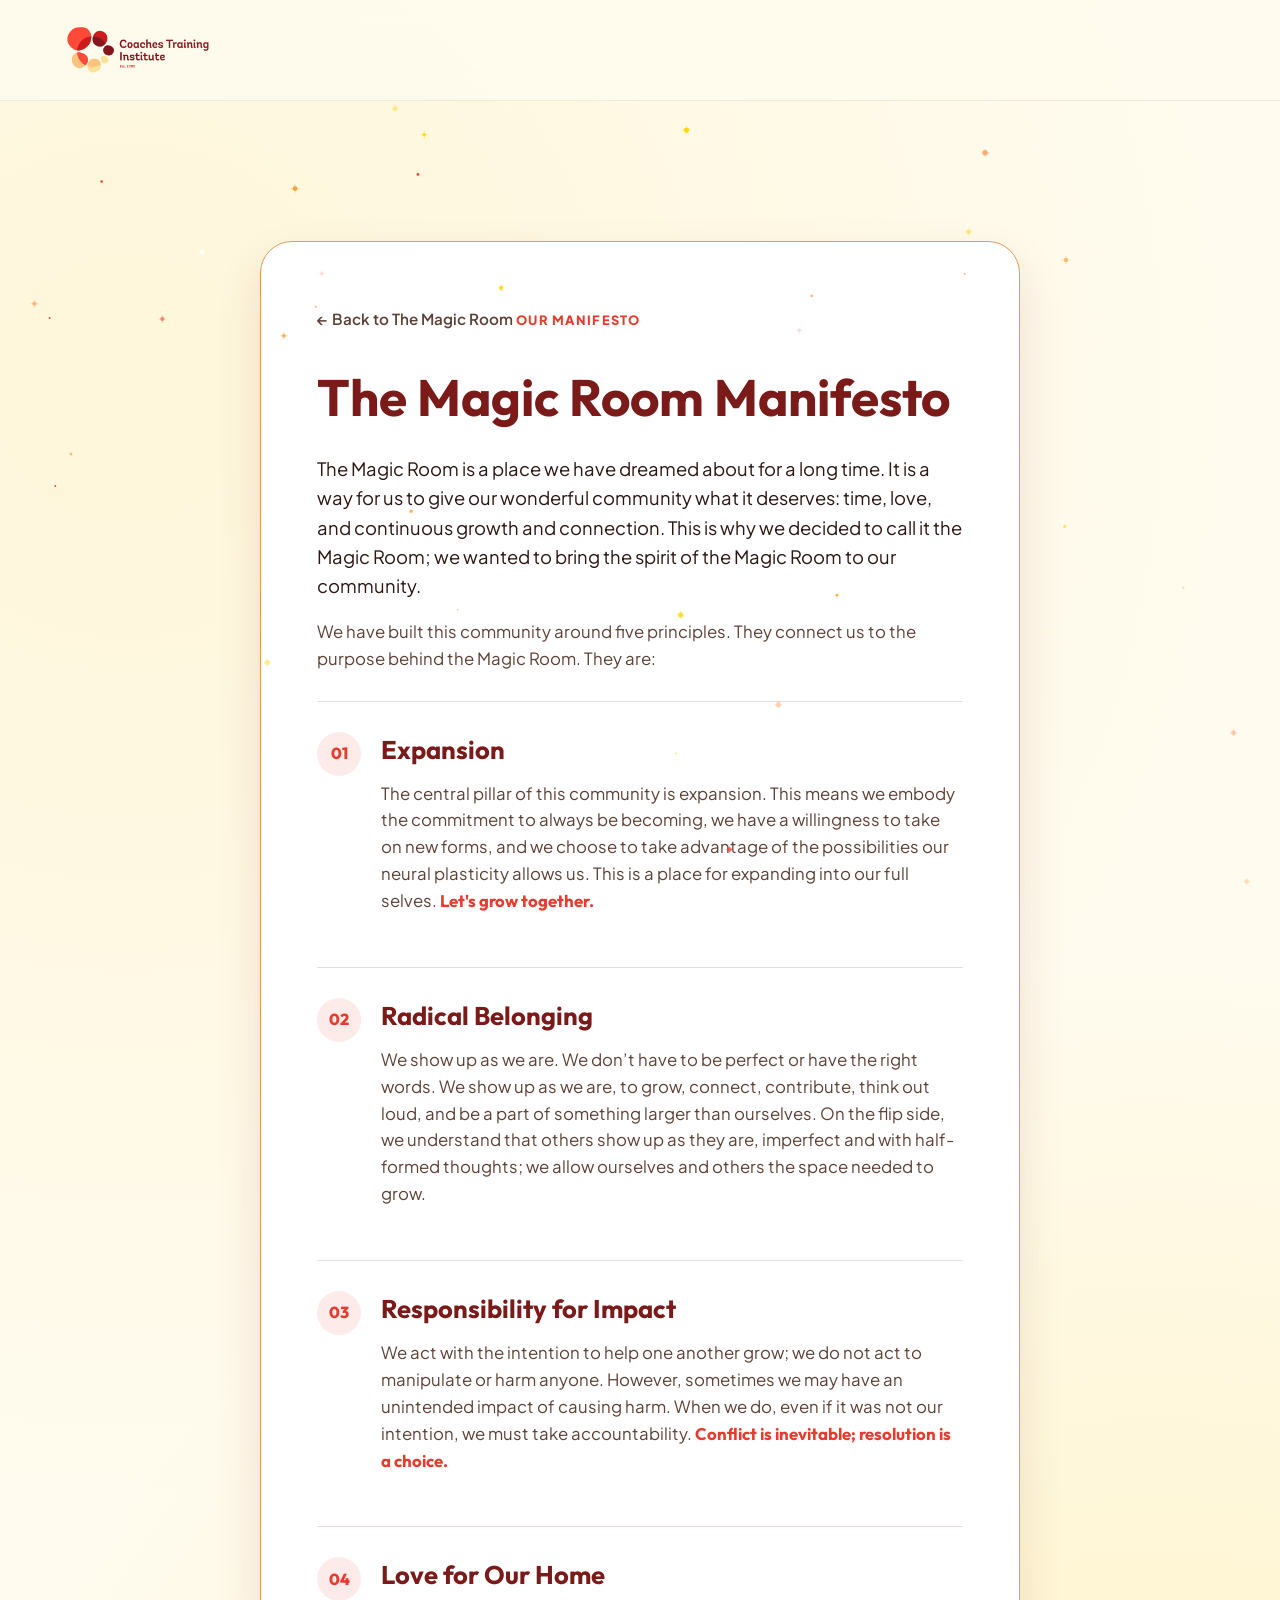
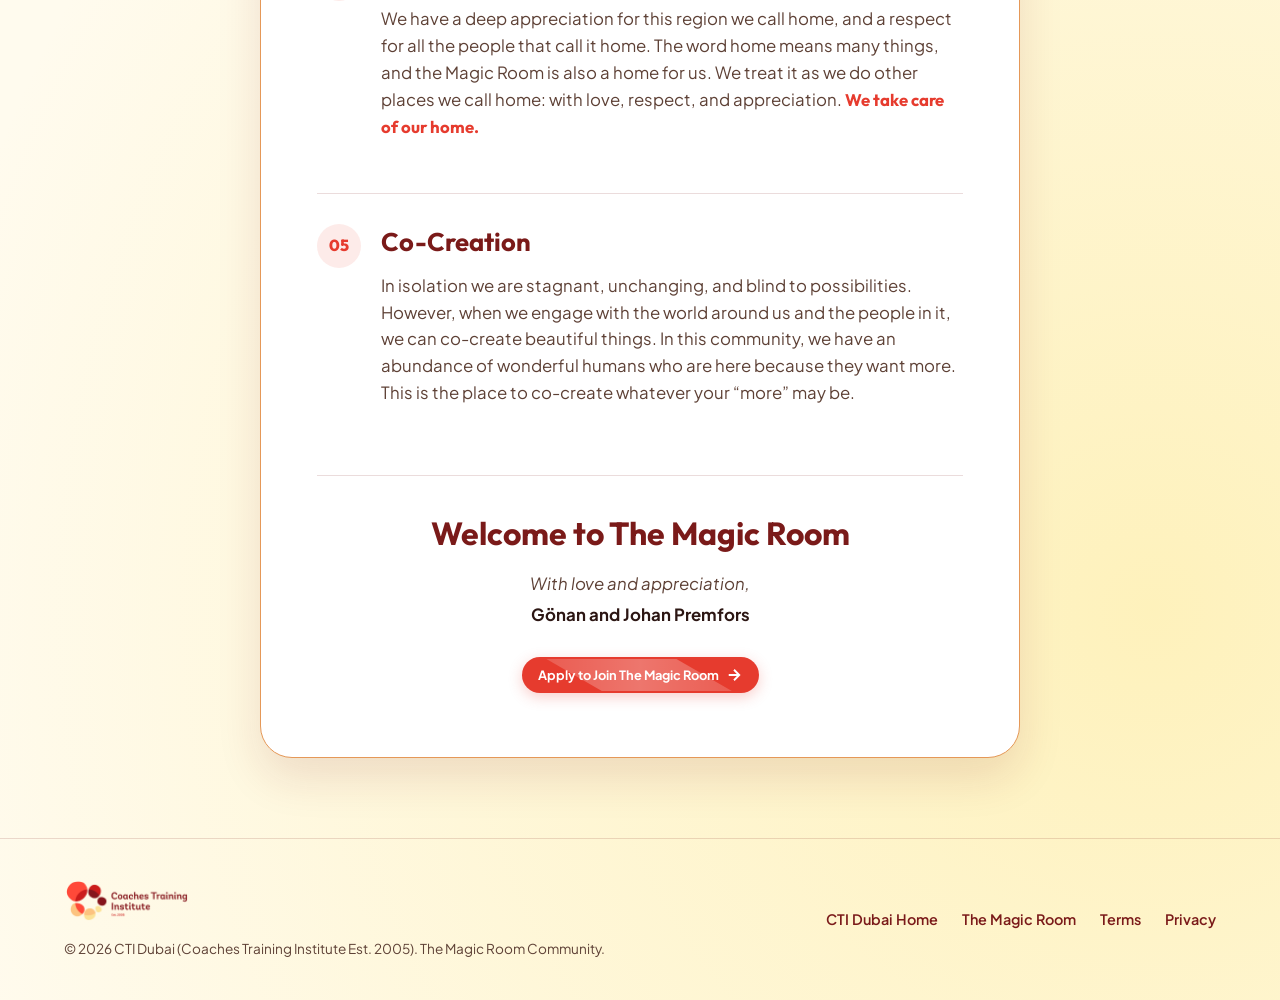
==== manifesto.html @ 828943b4 "Add Magic Room Manifesto section and page" ====
<!DOCTYPE html>
<html lang="en">
<head>
  <meta charset="UTF-8">
  <meta name="viewport" content="width=device-width, initial-scale=1.0">
  <title>The Magic Room Manifesto | CTI Dubai &amp; GCC Alumni Community</title>
  <meta name="description" content="The Magic Room Manifesto: the five principles behind the official CTI Dubai &amp; GCC alumni community. Expansion, Radical Belonging, Responsibility for Impact, Love for Our Home, and Co-Creation.">

  <link rel="preconnect" href="https://fonts.googleapis.com">
  <link rel="preconnect" href="https://fonts.gstatic.com" crossorigin>
  <link href="https://fonts.googleapis.com/css2?family=Plus+Jakarta+Sans:wght@400;500;600;700;800&family=Outfit:wght@500;600;700;800;900&display=swap" rel="stylesheet">

  <link rel="stylesheet" href="index.css">
</head>
<body>

  <canvas id="magicSparkleCanvas"></canvas>

  <nav class="navbar">
    <div class="nav-container nav-brand-only">
      <a href="index.html" class="brand-logo">
        <img src="./images/cti_logo.png" alt="Coaches Training Institute Est. 2005" class="cti-main-logo">
      </a>
    </div>
  </nav>

  <main class="manifesto-page">
    <article class="manifesto-article">
      <a href="index.html#manifesto" class="manifesto-back" id="manifestoBackLink">&larr; Back to The Magic Room</a>

      <span class="section-kicker">OUR MANIFESTO</span>
      <h1>The Magic Room Manifesto</h1>

      <p class="lead">
        The Magic Room is a place we have dreamed about for a long time. It is a way for us to give our wonderful community what it deserves: time, love, and continuous growth and connection. This is why we decided to call it the Magic Room; we wanted to bring the spirit of the Magic Room to our community.
      </p>
      <p>
        We have built this community around five principles. They connect us to the purpose behind the Magic Room. They are:
      </p>

      <section class="principle-block">
        <span class="principle-num">01</span>
        <h2>Expansion</h2>
        <p>
          The central pillar of this community is expansion. This means we embody the commitment to always be becoming, we have a willingness to take on new forms, and we choose to take advantage of the possibilities our neural plasticity allows us. This is a place for expanding into our full selves. <span class="pull">Let's grow together.</span>
        </p>
      </section>

      <section class="principle-block">
        <span class="principle-num">02</span>
        <h2>Radical Belonging</h2>
        <p>
          We show up as we are. We don&rsquo;t have to be perfect or have the right words. We show up as we are, to grow, connect, contribute, think out loud, and be a part of something larger than ourselves. On the flip side, we understand that others show up as they are, imperfect and with half-formed thoughts; we allow ourselves and others the space needed to grow.
        </p>
      </section>

      <section class="principle-block">
        <span class="principle-num">03</span>
        <h2>Responsibility for Impact</h2>
        <p>
          We act with the intention to help one another grow; we do not act to manipulate or harm anyone. However, sometimes we may have an unintended impact of causing harm. When we do, even if it was not our intention, we must take accountability. <span class="pull">Conflict is inevitable; resolution is a choice.</span>
        </p>
      </section>

      <section class="principle-block">
        <span class="principle-num">04</span>
        <h2>Love for Our Home</h2>
        <p>
          We have a deep appreciation for this region we call home, and a respect for all the people that call it home. The word home means many things, and the Magic Room is also a home for us. We treat it as we do other places we call home: with love, respect, and appreciation. <span class="pull">We take care of our home.</span>
        </p>
      </section>

      <section class="principle-block">
        <span class="principle-num">05</span>
        <h2>Co-Creation</h2>
        <p>
          In isolation we are stagnant, unchanging, and blind to possibilities. However, when we engage with the world around us and the people in it, we can co-create beautiful things. In this community, we have an abundance of wonderful humans who are here because they want more. This is the place to co-create whatever your &ldquo;more&rdquo; may be.
        </p>
      </section>

      <div class="manifesto-signoff">
        <h2>Welcome to The Magic Room</h2>
        <p class="signature">
          With love and appreciation,
          <strong>G&ouml;nan and Johan Premfors</strong>
        </p>
        <a href="index.html#apply-section" class="btn btn-primary btn-sparkle" id="manifestoApplyBtn">
          <span>Apply to Join The Magic Room</span>
          <svg width="18" height="18" viewBox="0 0 24 24" fill="none" stroke="currentColor" stroke-width="2.5"><path d="M5 12h14M12 5l7 7-7 7"/></svg>
        </a>
      </div>
    </article>
  </main>

  <footer class="footer">
    <div class="footer-container">
      <div class="footer-brand">
        <img src="./images/cti_logo.png" alt="Coaches Training Institute Est. 2005" class="footer-logo">
        <p class="footer-copy">&copy; 2026 CTI Dubai (Coaches Training Institute Est. 2005). The Magic Room Community.</p>
      </div>
      <div class="footer-nav">
        <a href="https://www.coactivedubai.com" target="_blank" rel="noopener">CTI Dubai Home</a>
        <a href="index.html">The Magic Room</a>
        <a href="https://magicroom.circle.so/terms" target="_blank">Terms</a>
        <a href="https://magicroom.circle.so/privacy" target="_blank">Privacy</a>
      </div>
    </div>
  </footer>

  <script src="script.js"></script>
</body>
</html>
---- index.css ----
/* ==========================================================================
   THE MAGIC ROOM - WORLD-CLASS CTI DUBAI & GCC LANDING PAGE STYLES
   With Official CTI Logo Only Header, Alumni Verification & Magic Touches
   ========================================================================== */

:root {
  /* Color Palette matching CTI Logo */
  --color-canvas: #fffbee;
  --color-canvas-light: #fef6d8;
  --color-canvas-warm: #fde88a;
  
  --color-crimson: #7a1a19;
  --color-maroon: #821514;
  --color-dark: #2c1613;
  --color-muted: #5e4136;
  
  --color-red: #e63b2e;
  --color-red-hover: #c92c20;
  --color-amber: #f5a638;
  --color-peach: #fca96d;
  
  --color-border-amber: #e59858;
  --color-border-light: rgba(122, 26, 25, 0.15);
  
  /* Typography */
  --font-heading: 'Outfit', 'Plus Jakarta Sans', -apple-system, sans-serif;
  --font-body: 'Plus Jakarta Sans', -apple-system, sans-serif;
  
  /* Radius & Shadows */
  --radius-sm: 12px;
  --radius-md: 20px;
  --radius-lg: 32px;
  --radius-pill: 9999px;
  
  --shadow-sm: 0 4px 15px rgba(122, 26, 25, 0.05);
  --shadow-md: 0 10px 30px rgba(122, 26, 25, 0.08);
  --shadow-lg: 0 20px 45px rgba(122, 26, 25, 0.12);
  --shadow-glow: 0 0 25px rgba(230, 59, 46, 0.25);
}

/* Base Resets */
*, *::before, *::after {
  box-sizing: border-box;
  margin: 0;
  padding: 0;
}

html {
  scroll-behavior: smooth;
  font-size: 16px;
}

body {
  background-color: var(--color-canvas);
  background-image: 
    radial-gradient(circle at 10% 15%, rgba(254, 246, 216, 0.9) 0%, transparent 45%),
    radial-gradient(circle at 90% 85%, rgba(253, 232, 138, 0.5) 0%, transparent 50%);
  color: var(--color-dark);
  font-family: var(--font-body);
  line-height: 1.6;
  -webkit-font-smoothing: antialiased;
  position: relative;
  overflow-x: hidden;
}

/* Canvas Sparkles */
#magicSparkleCanvas {
  position: fixed;
  inset: 0;
  pointer-events: none;
  z-index: 1;
}

a {
  color: inherit;
  text-decoration: none;
}

/* Navigation Bar - Clean Branding / Logo Only */
.navbar {
  padding: 24px 0;
  position: relative;
  z-index: 100;
  background: rgba(255, 251, 238, 0.9);
  backdrop-filter: blur(12px);
  border-bottom: 1px solid rgba(122, 26, 25, 0.08);
}

.nav-container {
  max-width: 1200px;
  margin: 0 auto;
  padding: 0 24px;
}

.nav-brand-only {
  display: flex;
  justify-content: flex-start;
  align-items: center;
}

.cti-main-logo {
  height: 52px;
  width: auto;
  display: block;
}

/* Buttons */
.btn {
  display: inline-flex;
  align-items: center;
  justify-content: center;
  gap: 6px;
  padding: 6px 14px;
  border-radius: var(--radius-pill);
  font-weight: 700;
  font-size: 0.8rem;
  cursor: pointer;
  transition: all 0.25s cubic-bezier(0.16, 1, 0.3, 1);
  border: 2px solid transparent;
}

.btn-primary {
  background: var(--color-red);
  color: #ffffff;
  box-shadow: 0 4px 14px rgba(230, 59, 46, 0.25);
}

.btn-primary:hover {
  background: var(--color-red-hover);
  transform: translateY(-1px);
  box-shadow: 0 6px 18px rgba(230, 59, 46, 0.35);
}

.btn-sparkle {
  position: relative;
  overflow: hidden;
}

.btn-sparkle::after {
  content: "";
  position: absolute;
  top: -50%;
  left: -50%;
  width: 200%;
  height: 200%;
  background: linear-gradient(60deg, transparent, rgba(255,255,255,0.3), transparent);
  transform: rotate(30deg);
  transition: transform 0.6s ease;
}

.btn-sparkle:hover::after {
  transform: rotate(30deg) translate(20%, 20%);
}

.btn-secondary {
  background: rgba(255, 255, 255, 0.8);
  color: var(--color-crimson);
  border-color: var(--color-crimson);
}

.btn-secondary:hover {
  background: #ffffff;
  transform: translateY(-1px);
}

.btn-hero {
  padding: 8px 18px;
  font-size: 0.88rem;
}

.btn-outline-full {
  width: 100%;
  background: transparent;
  color: var(--color-crimson);
  border-color: var(--color-border-amber);
  padding: 8px 14px;
  font-size: 0.85rem;
}

.btn-outline-full:hover {
  background: rgba(122, 26, 25, 0.08);
  border-color: var(--color-crimson);
}

.btn-primary-full {
  width: 100%;
  background: var(--color-red);
  color: #ffffff;
  padding: 8px 14px;
  font-size: 0.85rem;
  box-shadow: 0 4px 12px rgba(230, 59, 46, 0.3);
}

.btn-primary-full:hover {
  background: var(--color-red-hover);
  transform: translateY(-1px);
}

/* Section Containers & Headers */
.section-container {
  max-width: 1200px;
  margin: 0 auto;
  padding: 0 24px;
  position: relative;
  z-index: 2;
}

.section-header {
  margin-bottom: 48px;
}

.section-header.center {
  text-align: center;
  max-width: 760px;
  margin-left: auto;
  margin-right: auto;
}

.section-kicker {
  display: inline-block;
  font-size: 0.8rem;
  font-weight: 800;
  letter-spacing: 0.1em;
  color: var(--color-red);
  text-transform: uppercase;
  margin-bottom: 8px;
}

.section-title {
  font-family: var(--font-heading);
  font-size: 3rem;
  font-weight: 800;
  color: var(--color-crimson);
  line-height: 1.1;
  margin-bottom: 16px;
  letter-spacing: -0.02em;
}

.section-description {
  font-size: 1.15rem;
  color: var(--color-dark);
  font-weight: 500;
}

/* Hero Section */
.hero-section {
  padding: 40px 0 80px;
  position: relative;
  z-index: 2;
}

.hero-container {
  max-width: 1200px;
  margin: 0 auto;
  padding: 0 24px;
  display: grid;
  grid-template-columns: 1.1fr 0.9fr;
  gap: 50px;
  align-items: center;
}

.hero-kicker-text {
  font-size: 0.85rem;
  font-weight: 800;
  letter-spacing: 0.08em;
  color: var(--color-red);
  text-transform: uppercase;
  margin-bottom: 16px;
}

.magic-sparkle {
  color: var(--color-amber);
}

.hero-title {
  font-family: var(--font-heading);
  font-size: 4rem;
  font-weight: 900;
  color: var(--color-crimson);
  line-height: 1.05;
  letter-spacing: -0.03em;
  margin-bottom: 24px;
}

.highlight-magic {
  position: relative;
  color: var(--color-red);
  background: linear-gradient(120deg, #e63b2e, #7a1a19);
  -webkit-background-clip: text;
  -webkit-text-fill-color: transparent;
}

.hero-subtitle {
  font-size: 1.2rem;
  color: var(--color-dark);
  line-height: 1.6;
  margin-bottom: 36px;
  font-weight: 500;
  max-width: 580px;
}

.hero-cta-group {
  display: flex;
  gap: 16px;
  flex-wrap: wrap;
  margin-bottom: 48px;
}

.hero-trust-bar {
  display: flex;
  align-items: center;
  gap: 24px;
  padding-top: 24px;
  border-top: 1px solid rgba(122, 26, 25, 0.15);
}

.trust-item {
  display: flex;
  flex-direction: column;
}

.trust-number {
  font-family: var(--font-heading);
  font-size: 1.5rem;
  font-weight: 800;
  color: var(--color-crimson);
  line-height: 1.1;
}

.trust-label {
  font-size: 0.8rem;
  font-weight: 600;
  color: var(--color-muted);
}

.trust-divider {
  width: 1px;
  height: 36px;
  background: rgba(122, 26, 25, 0.15);
}

/* Hero Visual */
.hero-visual {
  position: relative;
}

.visual-card {
  border-radius: var(--radius-lg);
  overflow: hidden;
  box-shadow: var(--shadow-lg);
  border: 4px solid #ffffff;
  transform: none;
}

.visual-img {
  width: 100%;
  height: 440px;
  object-fit: cover;
  display: block;
}

.visual-overlay {
  position: absolute;
  bottom: 16px;
  left: 16px;
}

.overlay-tag {
  background: rgba(255, 255, 255, 0.92);
  backdrop-filter: blur(8px);
  padding: 8px 16px;
  border-radius: var(--radius-pill);
  font-weight: 700;
  font-size: 0.85rem;
  color: var(--color-crimson);
  display: inline-flex;
  align-items: center;
  gap: 6px;
}

.float-badge {
  position: absolute;
  background: #ffffff;
  padding: 8px 14px;
  border-radius: var(--radius-pill);
  font-weight: 700;
  font-size: 0.8rem;
  color: var(--color-crimson);
  box-shadow: var(--shadow-md);
  display: flex;
  align-items: center;
  gap: 6px;
}

.float-top-left {
  top: -18px;
  left: -18px;
}

.float-bottom-right {
  bottom: 24px;
  right: -18px;
}

/* Persona Section */
.persona-section {
  padding: 80px 0;
  position: relative;
  z-index: 2;
}

.persona-grid {
  display: grid;
  grid-template-columns: repeat(3, 1fr);
  gap: 28px;
}

.persona-card {
  background: #ffffff;
  border: 1.5px solid var(--color-border-amber);
  border-radius: var(--radius-md);
  overflow: hidden;
  transition: transform 0.3s ease, box-shadow 0.3s ease;
  box-shadow: var(--shadow-sm);
  display: flex;
  flex-direction: column;
}

.persona-card:hover {
  transform: translateY(-6px);
  box-shadow: var(--shadow-md);
}

.persona-img-box {
  width: 100%;
  height: 200px;
  overflow: hidden;
}

.persona-img {
  width: 100%;
  height: 100%;
  object-fit: cover;
}

.persona-card-body {
  padding: 28px 24px;
  display: flex;
  flex-direction: column;
  flex-grow: 1;
}

.persona-tag {
  font-size: 0.7rem;
  font-weight: 800;
  color: var(--color-red);
  letter-spacing: 0.08em;
  margin-bottom: 6px;
}

.persona-title {
  font-family: var(--font-heading);
  font-size: 1.5rem;
  font-weight: 800;
  color: var(--color-crimson);
  margin-bottom: 10px;
}

.persona-text {
  font-size: 0.95rem;
  color: var(--color-dark);
  line-height: 1.55;
  margin-bottom: 20px;
}

.persona-list {
  list-style: none;
  margin-top: auto;
  display: flex;
  flex-direction: column;
  gap: 8px;
  padding-top: 16px;
  border-top: 1px solid rgba(122, 26, 25, 0.12);
}

.persona-list li {
  font-size: 0.875rem;
  font-weight: 600;
  color: var(--color-crimson);
  display: flex;
  align-items: center;
  gap: 8px;
}

.persona-list li::before {
  content: "✓";
  font-weight: 800;
  color: var(--color-red);
}

/* Sneak Peek Section: Inside The Community (Stacked Card Switcher) */
.sneak-peek-section {
  padding: 60px 0 80px;
  position: relative;
  z-index: 2;
}

.sneak-peek-stack-container {
  max-width: 900px;
  margin: 0 auto;
  display: flex;
  flex-direction: column;
  align-items: center;
}

.sneak-peek-nav {
  display: flex;
  gap: 12px;
  margin-bottom: 28px;
  background: rgba(255, 255, 255, 0.8);
  padding: 6px;
  border-radius: var(--radius-pill);
  border: 1.5px solid var(--color-border-amber);
  box-shadow: var(--shadow-sm);
  backdrop-filter: blur(8px);
}

.peek-tab-btn {
  background: transparent;
  border: none;
  color: var(--color-crimson);
  padding: 8px 20px;
  border-radius: var(--radius-pill);
  font-weight: 700;
  font-size: 0.88rem;
  cursor: pointer;
  transition: all 0.25s ease;
}

.peek-tab-btn.active, .peek-tab-btn:hover {
  background: var(--color-red);
  color: #ffffff;
  box-shadow: 0 4px 14px rgba(230, 59, 46, 0.3);
}

.peek-card-stack {
  position: relative;
  width: 100%;
  min-height: 480px;
}

.stacked-peek-card {
  position: absolute;
  top: 0;
  left: 0;
  width: 100%;
  opacity: 0;
  transform: translateY(24px) scale(0.96);
  pointer-events: none;
  transition: all 0.6s cubic-bezier(0.16, 1, 0.3, 1);
  z-index: 1;
}

.stacked-peek-card.active {
  opacity: 1;
  transform: translateY(0) scale(1);
  pointer-events: auto;
  z-index: 2;
}

/* White Box Frame (Matching user reference image) */
.white-box-frame {
  background: #ffffff;
  border: 4px solid #ffffff;
  border-radius: 28px;
  overflow: hidden;
  box-shadow: 0 20px 45px rgba(122, 26, 25, 0.14);
  margin-bottom: 0;
}

.browser-header {
  padding: 10px 18px;
  display: flex;
  align-items: center;
  gap: 8px;
  background: #fdfaf3;
  border-bottom: 1px solid rgba(122, 26, 25, 0.1);
}

.browser-header .dot {
  width: 10px;
  height: 10px;
  border-radius: 50%;
  display: inline-block;
}

.browser-header .dot.red { background: #ff5f56; }
.browser-header .dot.yellow { background: #ffbd2e; }
.browser-header .dot.green { background: #27c93f; }

.browser-url {
  font-size: 0.78rem;
  color: var(--color-crimson);
  font-weight: 700;
  margin-left: 8px;
  opacity: 0.85;
}

.peek-img {
  width: 100%;
  height: auto;
  display: block;
  object-fit: cover;
}

.stacked-peek-caption {
  background: rgba(255, 255, 255, 0.95);
  backdrop-filter: blur(12px);
  border: 1.5px solid var(--color-border-amber);
  border-radius: var(--radius-md);
  padding: 22px 28px;
  text-align: center;
  box-shadow: var(--shadow-sm);
  max-width: 780px;
  margin: 0 auto;
}

.peek-tag {
  font-size: 0.72rem;
  font-weight: 800;
  color: var(--color-red);
  letter-spacing: 0.08em;
  margin-bottom: 6px;
  display: block;
}

.peek-title {
  font-family: var(--font-heading);
  font-size: 1.4rem;
  font-weight: 800;
  color: var(--color-crimson);
  margin-bottom: 8px;
}

.peek-text {
  font-size: 0.95rem;
  color: var(--color-dark);
  line-height: 1.5;
}

/* Pillars Section - Redesigned Standout Card Showcase */
.pillars-section {
  padding: 60px 0 80px;
  position: relative;
  z-index: 2;
}

.pillars-wrapper {
  background: rgba(255, 255, 255, 0.85);
  border: 2px solid var(--color-border-amber);
  border-radius: var(--radius-lg);
  padding: 56px 40px;
  box-shadow: var(--shadow-lg);
  backdrop-filter: blur(12px);
}

.pillars-grid-v2 {
  display: grid;
  grid-template-columns: repeat(3, 1fr);
  gap: 24px;
}

.pillar-card-v2 {
  background: #ffffff;
  border: 1.5px solid rgba(122, 26, 25, 0.14);
  border-radius: var(--radius-md);
  padding: 28px 26px;
  box-shadow: var(--shadow-sm);
  transition: transform 0.25s ease, box-shadow 0.25s ease, border-color 0.25s ease;
  display: flex;
  flex-direction: column;
}

.pillar-card-v2:hover {
  transform: translateY(-4px);
  box-shadow: var(--shadow-md);
  border-color: var(--color-red);
}

.pillar-top-bar {
  display: flex;
  justify-content: space-between;
  align-items: center;
  margin-bottom: 16px;
}

.pillar-icon-badge {
  width: 46px;
  height: 46px;
  border-radius: 50%;
  background: #fff8eb;
  border: 1.5px solid var(--color-border-amber);
  display: flex;
  align-items: center;
  justify-content: center;
  font-size: 1.35rem;
}

.pillar-num-pill {
  font-family: var(--font-heading);
  font-weight: 800;
  font-size: 0.85rem;
  color: var(--color-red);
  background: rgba(230, 59, 46, 0.08);
  padding: 4px 12px;
  border-radius: var(--radius-pill);
}

.pillar-title-v2 {
  font-family: var(--font-heading);
  font-size: 1.4rem;
  font-weight: 800;
  color: var(--color-crimson);
  margin-bottom: 8px;
}

.pillar-short-desc {
  font-size: 0.95rem;
  color: var(--color-dark);
  line-height: 1.5;
  margin-bottom: 18px;
  flex-grow: 1;
}

.pillar-tags {
  display: flex;
  gap: 8px;
  flex-wrap: wrap;
}

.pillar-chip {
  font-size: 0.78rem;
  font-weight: 700;
  color: var(--color-crimson);
  background: #fdf6ea;
  border: 1px solid rgba(229, 152, 88, 0.45);
  padding: 4px 12px;
  border-radius: var(--radius-pill);
}

@media (max-width: 768px) {
  .pillars-grid-v2 {
    grid-template-columns: 1fr;
  }
  .pillars-wrapper {
    padding: 36px 20px;
  }
}

/* Magical Starlit Desert Banner */
.magic-portal-section {
  padding: 40px 0 80px;
  position: relative;
  z-index: 2;
}

.portal-card {
  background: linear-gradient(rgba(13, 19, 38, 0.8), rgba(44, 22, 19, 0.85)), url('./images/desert_starlit_night.jpg');
  background-size: cover;
  background-position: center;
  color: #ffffff;
  border-radius: var(--radius-lg);
  padding: 80px 40px;
  text-align: center;
  box-shadow: var(--shadow-lg);
  border: 2px solid rgba(254, 246, 216, 0.3);
}

.portal-sparkles {
  font-size: 1.8rem;
  display: block;
  margin-bottom: 12px;
}

.portal-title {
  font-family: var(--font-heading);
  font-size: 3rem;
  font-weight: 800;
  margin-bottom: 16px;
  color: #ffffff;
}

.portal-text {
  font-size: 1.25rem;
  opacity: 0.95;
  margin-bottom: 36px;
  max-width: 640px;
  margin-left: auto;
  margin-right: auto;
}

/* APPLICATION FORM SECTION */
.apply-section {
  padding: 60px 0 100px;
  position: relative;
  z-index: 2;
}

.apply-card-container {
  background: #ffffff;
  border: 2px solid var(--color-border-amber);
  border-radius: var(--radius-lg);
  padding: 60px 48px;
  box-shadow: var(--shadow-lg);
  position: relative;
}

.apply-header {
  margin-bottom: 40px;
}

.apply-logo-badge {
  margin-bottom: 16px;
}

.form-logo {
  height: 64px;
  width: auto;
}

.apply-subtitle {
  font-size: 1.1rem;
  color: var(--color-muted);
  max-width: 620px;
  margin: 12px 0 0;
  text-align: left;
}

.apply-form {
  display: flex;
  flex-direction: column;
  gap: 24px;
}

.form-grid-2 {
  display: grid;
  grid-template-columns: 1fr 1fr;
  gap: 24px;
}

.form-group {
  display: flex;
  flex-direction: column;
  gap: 8px;
}

.form-label {
  font-weight: 700;
  font-size: 0.95rem;
  color: var(--color-crimson);
}

.required-star {
  color: var(--color-red);
}

.form-control {
  width: 100%;
  padding: 14px 18px;
  border: 1.5px solid rgba(122, 26, 25, 0.2);
  border-radius: var(--radius-sm);
  font-size: 1rem;
  font-family: var(--font-body);
  transition: all 0.2s ease;
  background: #ffffff;
}

.form-control:focus {
  outline: none;
  border-color: var(--color-red);
  box-shadow: 0 0 0 4px rgba(230, 59, 46, 0.12);
}

/* Phone Input Wrap */
.phone-input-wrap {
  position: relative;
  display: flex;
  align-items: center;
}

.phone-plus-prefix {
  position: absolute;
  left: 18px;
  font-size: 1rem;
  font-weight: 700;
  color: var(--color-crimson);
  pointer-events: none;
}

.phone-num-input {
  flex-grow: 1;
  padding-left: 34px;
  padding-right: 150px;
}

.phone-country-badge {
  position: absolute;
  right: 12px;
  display: inline-flex;
  align-items: center;
  gap: 6px;
  padding: 4px 10px;
  border-radius: 999px;
  background: #fdfaf3;
  border: 1px solid rgba(122, 26, 25, 0.15);
  font-size: 0.85rem;
  font-weight: 600;
  color: var(--color-crimson);
  pointer-events: none;
  opacity: 0;
  transform: scale(0.9);
  transition: opacity 0.2s ease, transform 0.2s ease;
}

.phone-country-badge.visible {
  opacity: 1;
  transform: scale(1);
}

.phone-country-badge .flag {
  font-size: 1.1rem;
  line-height: 1;
}

.form-hint {
  font-size: 0.8rem;
  color: var(--color-muted);
}

/* Checkbox Container */
.form-checkbox-group {
  background: var(--color-canvas-light);
  padding: 20px;
  border-radius: var(--radius-sm);
  border: 1.5px solid var(--color-border-amber);
}

.checkbox-container {
  display: flex;
  align-items: flex-start;
  gap: 12px;
  cursor: pointer;
  user-select: none;
}

.checkbox-container input {
  width: 20px;
  height: 20px;
  accent-color: var(--color-red);
  cursor: pointer;
  margin-top: 2px;
}

.checkbox-text {
  font-size: 0.95rem;
  color: var(--color-dark);
  line-height: 1.5;
}

.verification-notice {
  background: rgba(122, 26, 25, 0.05);
  border-left: 4px solid var(--color-crimson);
  padding: 14px 18px;
  border-radius: 4px;
  font-size: 0.9rem;
  color: var(--color-crimson);
  display: flex;
  align-items: center;
  gap: 10px;
}

.btn-submit-magic {
  width: 100%;
  padding: 10px 20px;
  font-size: 0.95rem;
}

/* Success State */
.apply-success-state {
  text-align: center;
  padding: 40px 20px;
}

.success-icon-wrap {
  font-size: 3rem;
  margin-bottom: 16px;
}

.success-title {
  font-family: var(--font-heading);
  font-size: 2.2rem;
  font-weight: 800;
  color: var(--color-crimson);
  margin-bottom: 12px;
}

.success-message {
  font-size: 1.15rem;
  color: var(--color-dark);
  margin-bottom: 32px;
}

.success-steps-box {
  max-width: 600px;
  margin: 0 auto 32px;
  display: flex;
  flex-direction: column;
  gap: 16px;
  text-align: left;
}

.success-step-item {
  display: flex;
  align-items: flex-start;
  gap: 14px;
  background: var(--color-canvas-light);
  padding: 16px 20px;
  border-radius: var(--radius-sm);
  border: 1px solid var(--color-border-amber);
  font-size: 0.95rem;
}

.step-num {
  width: 28px;
  height: 28px;
  background: var(--color-red);
  color: #ffffff;
  border-radius: 50%;
  font-weight: 800;
  display: flex;
  align-items: center;
  justify-content: center;
  flex-shrink: 0;
}

/* Pricing Section */
.pricing-section {
  padding: 80px 0;
  position: relative;
  z-index: 2;
}

.pricing-lead {
  font-size: 1.15rem;
  color: var(--color-dark);
  margin-bottom: 14px;
  font-weight: 500;
}

.pricing-sublead {
  font-size: 1.05rem;
  color: var(--color-crimson);
  font-weight: 600;
  margin-bottom: 40px;
}

.pricing-grid {
  display: grid;
  grid-template-columns: repeat(3, 1fr);
  gap: 28px;
  align-items: stretch;
}

.pricing-card {
  border-radius: var(--radius-md);
  padding: 40px 32px;
  display: flex;
  flex-direction: column;
  position: relative;
}

.card-whatsapp {
  background: linear-gradient(145deg, #fbe18b 0%, #f9d86f 100%);
  border: 1.5px solid var(--color-border-amber);
}

.card-core {
  background: linear-gradient(145deg, #fca96d 0%, #ffc18e 100%);
  border: 2px solid var(--color-crimson);
  box-shadow: var(--shadow-md);
}

.card-core.featured {
  transform: scale(1.03);
}

.card-thrive {
  background: rgba(254, 246, 216, 0.6);
  border: 2px dashed var(--color-border-amber);
}

.card-badge-top {
  font-size: 0.75rem;
  font-weight: 800;
  color: var(--color-muted);
  letter-spacing: 0.05em;
  margin-bottom: 8px;
}

.card-badge-featured {
  position: absolute;
  top: -14px;
  left: 50%;
  transform: translateX(-50%);
  background: var(--color-crimson);
  color: #ffffff;
  font-size: 0.75rem;
  font-weight: 800;
  padding: 6px 16px;
  border-radius: var(--radius-pill);
  letter-spacing: 0.05em;
  white-space: nowrap;
}

.tier-name {
  font-family: var(--font-heading);
  font-size: 1.6rem;
  font-weight: 800;
  color: var(--color-crimson);
  margin-bottom: 12px;
}

.tier-price-box {
  display: flex;
  align-items: baseline;
  gap: 6px;
  margin-bottom: 16px;
}

.tier-currency {
  font-size: 1.5rem;
  font-weight: 800;
  color: var(--color-crimson);
}

.tier-price-val {
  font-family: var(--font-heading);
  font-size: 3.5rem;
  font-weight: 800;
  color: var(--color-crimson);
  line-height: 1;
}

.tier-price-sub {
  font-size: 1rem;
  font-weight: 700;
  color: var(--color-muted);
}

.tier-price-val.coming-soon {
  font-size: 2.4rem;
}

.tier-desc {
  font-size: 1rem;
  color: var(--color-dark);
  line-height: 1.5;
  margin-bottom: 28px;
}

.tier-checklist {
  list-style: none;
  margin-bottom: 36px;
  display: flex;
  flex-direction: column;
  gap: 14px;
  flex-grow: 1;
}

.tier-checklist li {
  display: flex;
  align-items: flex-start;
  gap: 10px;
  font-size: 0.95rem;
  font-weight: 600;
  color: var(--color-dark);
}

.check-dot {
  width: 9px;
  height: 9px;
  background: var(--color-red);
  border-radius: 50%;
  margin-top: 6px;
  flex-shrink: 0;
}

.card-cta-wrap {
  margin-top: auto;
}

.thrive-box {
  background: rgba(255, 255, 255, 0.4);
  padding: 16px;
  border-radius: var(--radius-sm);
  text-align: center;
  margin-bottom: 28px;
}

.thrive-box .sparkle {
  font-size: 1.5rem;
}

.thrive-box p {
  font-size: 0.9rem;
  color: var(--color-muted);
  margin-top: 4px;
}

/* Testimonials Section */
.testimonials-section {
  padding: 60px 0 80px;
  position: relative;
  z-index: 2;
}

.testimonials-grid {
  display: grid;
  grid-template-columns: repeat(3, 1fr);
  gap: 24px;
}

.testimonial-card {
  background: #ffffff;
  border-radius: var(--radius-md);
  padding: 32px 28px;
  box-shadow: var(--shadow-sm);
  border: 1px solid rgba(122, 26, 25, 0.1);
  display: flex;
  flex-direction: column;
}

.stars {
  color: #f59e0b;
  font-size: 1.1rem;
  margin-bottom: 14px;
}

.testimonial-quote {
  font-size: 1rem;
  color: var(--color-dark);
  line-height: 1.6;
  font-style: italic;
  margin-bottom: 24px;
  flex-grow: 1;
}

.testimonial-author {
  display: flex;
  align-items: center;
  gap: 12px;
}

.author-avatar {
  width: 42px;
  height: 42px;
  background: var(--color-canvas);
  color: var(--color-crimson);
  font-weight: 800;
  border-radius: 50%;
  display: flex;
  align-items: center;
  justify-content: center;
  font-size: 0.85rem;
}

.author-name {
  font-weight: 700;
  color: var(--color-crimson);
  font-size: 0.95rem;
}

.author-role {
  font-size: 0.8rem;
  color: var(--color-muted);
}

/* FAQ Section */
.faq-section {
  padding: 60px 0 80px;
  position: relative;
  z-index: 2;
}

.faq-accordion {
  max-width: 800px;
  margin: 0 auto;
  display: flex;
  flex-direction: column;
  gap: 16px;
}

.faq-item {
  background: rgba(255, 255, 255, 0.8);
  border: 1px solid rgba(122, 26, 25, 0.15);
  border-radius: var(--radius-md);
  overflow: hidden;
  transition: background 0.3s ease;
}

.faq-item.active {
  background: #ffffff;
  box-shadow: var(--shadow-sm);
}

.faq-question {
  width: 100%;
  padding: 20px 24px;
  background: none;
  border: none;
  text-align: left;
  font-family: var(--font-heading);
  font-size: 1.1rem;
  font-weight: 700;
  color: var(--color-crimson);
  cursor: pointer;
  display: flex;
  justify-content: space-between;
  align-items: center;
}

.faq-icon {
  font-size: 0.8rem;
  color: var(--color-red);
  transition: transform 0.3s ease;
}

.faq-item.active .faq-icon {
  transform: rotate(180deg);
}

.faq-answer {
  max-height: 0;
  overflow: hidden;
  transition: max-height 0.3s ease, padding 0.3s ease;
  padding: 0 24px;
}

.faq-item.active .faq-answer {
  max-height: 200px;
  padding: 0 24px 20px 24px;
}

.faq-answer p {
  font-size: 1rem;
  color: var(--color-dark);
}

/* Footer */
.footer {
  padding: 40px 0;
  border-top: 1px solid rgba(122, 26, 25, 0.15);
  position: relative;
  z-index: 2;
}

.footer-container {
  max-width: 1200px;
  margin: 0 auto;
  padding: 0 24px;
  display: flex;
  justify-content: space-between;
  align-items: center;
  flex-wrap: wrap;
  gap: 20px;
}

.footer-logo {
  height: 44px;
  width: auto;
}

.footer-copy {
  font-size: 0.85rem;
  color: var(--color-muted);
  margin-top: 8px;
}

.footer-nav {
  display: flex;
  gap: 24px;
  font-weight: 600;
  font-size: 0.9rem;
  color: var(--color-crimson);
}

/* Modal */
.modal-overlay {
  position: fixed;
  inset: 0;
  background: rgba(44, 22, 19, 0.65);
  backdrop-filter: blur(6px);
  display: flex;
  align-items: center;
  justify-content: center;
  padding: 24px;
  z-index: 2000;
  opacity: 0;
  pointer-events: none;
  transition: opacity 0.3s ease;
}

.modal-overlay.active {
  opacity: 1;
  pointer-events: auto;
}

.modal-card {
  background: #ffffff;
  border-radius: var(--radius-lg);
  width: 100%;
  max-width: 760px;
  max-height: 85vh;
  overflow-y: auto;
  box-shadow: 0 25px 50px rgba(0,0,0,0.25);
  padding: 32px;
}

.modal-small {
  max-width: 440px;
}

.modal-header {
  display: flex;
  justify-content: space-between;
  align-items: center;
  margin-bottom: 20px;
  padding-bottom: 12px;
  border-bottom: 1px solid #eeeeee;
}

.modal-header h3 {
  font-family: var(--font-heading);
  font-size: 1.4rem;
  color: var(--color-crimson);
}

.modal-close {
  background: none;
  border: none;
  font-size: 1.8rem;
  cursor: pointer;
  color: #999999;
}

.modal-intro {
  font-size: 0.95rem;
  color: var(--color-muted);
  margin-bottom: 20px;
}

.mt-4 {
  margin-top: 16px;
}

/* Responsive */
@media (max-width: 992px) {
  .hero-container {
    grid-template-columns: 1fr;
    gap: 40px;
  }
  .hero-title { font-size: 3rem; }
  .form-grid-2 { grid-template-columns: 1fr; }
  .apply-card-container { padding: 36px 24px; }
  .persona-grid, .pillars-grid, .pricing-grid, .testimonials-grid {
    grid-template-columns: 1fr;
  }
  .card-core.featured { transform: scale(1); }
}

/* ==========================================================================
   MANIFESTO (teaser on home + full page)
   ========================================================================== */
.manifesto-section {
  padding: 80px 0;
}

.manifesto-card {
  background: linear-gradient(145deg, #ffffff 0%, var(--color-canvas-light) 100%);
  border: 1.5px solid var(--color-border-amber);
  border-radius: var(--radius-lg);
  padding: 56px 48px;
  box-shadow: var(--shadow-md);
}

.manifesto-principles {
  list-style: none;
  display: flex;
  flex-wrap: wrap;
  justify-content: center;
  gap: 12px;
  margin: 32px 0 36px;
}

.manifesto-principles li {
  display: inline-flex;
  align-items: center;
  gap: 10px;
  padding: 10px 18px;
  background: #ffffff;
  border: 1px solid var(--color-border-light);
  border-radius: var(--radius-pill);
  font-family: var(--font-heading);
  font-weight: 700;
  color: var(--color-crimson);
  transition: transform 0.2s ease, box-shadow 0.2s ease;
}

.manifesto-principles li:hover {
  transform: translateY(-2px);
  box-shadow: var(--shadow-sm);
}

.mp-num {
  font-size: 0.75rem;
  color: var(--color-red);
  background: rgba(230, 59, 46, 0.1);
  padding: 2px 8px;
  border-radius: var(--radius-pill);
}

.manifesto-cta {
  text-align: center;
}

/* Full manifesto page */
.manifesto-page {
  padding: 140px 24px 80px;
}

.manifesto-article {
  max-width: 760px;
  margin: 0 auto;
  background: #ffffff;
  border: 1.5px solid var(--color-border-amber);
  border-radius: var(--radius-lg);
  padding: 64px 56px;
  box-shadow: var(--shadow-lg);
}

.manifesto-back {
  display: inline-block;
  margin-bottom: 28px;
  color: var(--color-muted);
  text-decoration: none;
  font-weight: 600;
  font-size: 0.95rem;
}

.manifesto-back:hover {
  color: var(--color-red);
}

.manifesto-article h1 {
  font-family: var(--font-heading);
  font-size: clamp(2.2rem, 5vw, 3.2rem);
  line-height: 1.1;
  color: var(--color-crimson);
  margin: 10px 0 28px;
}

.manifesto-article .lead {
  font-size: 1.15rem;
  color: var(--color-dark);
  margin-bottom: 18px;
}

.manifesto-article p {
  color: var(--color-muted);
  margin-bottom: 16px;
  font-size: 1.05rem;
}

.principle-block {
  position: relative;
  padding: 28px 0 8px 64px;
  border-top: 1px solid var(--color-border-light);
  margin-top: 28px;
}

.principle-block .principle-num {
  position: absolute;
  left: 0;
  top: 30px;
  width: 44px;
  height: 44px;
  display: grid;
  place-items: center;
  border-radius: 50%;
  background: rgba(230, 59, 46, 0.1);
  color: var(--color-red);
  font-family: var(--font-heading);
  font-weight: 800;
}

.principle-block h2 {
  font-family: var(--font-heading);
  font-size: 1.6rem;
  color: var(--color-crimson);
  margin-bottom: 10px;
}

.principle-block .pull {
  font-family: var(--font-heading);
  font-weight: 700;
  color: var(--color-red);
}

.manifesto-signoff {
  margin-top: 44px;
  padding-top: 32px;
  border-top: 1px solid var(--color-border-light);
  text-align: center;
}

.manifesto-signoff h2 {
  font-family: var(--font-heading);
  font-size: 2rem;
  color: var(--color-crimson);
  margin-bottom: 12px;
}

.manifesto-signoff .signature {
  font-style: italic;
  color: var(--color-muted);
  margin-bottom: 28px;
}

.manifesto-signoff .signature strong {
  display: block;
  font-style: normal;
  color: var(--color-dark);
  margin-top: 4px;
}

@media (max-width: 640px) {
  .manifesto-card { padding: 40px 22px; }
  .manifesto-article { padding: 40px 24px; }
  .principle-block { padding-left: 0; padding-top: 80px; }
}
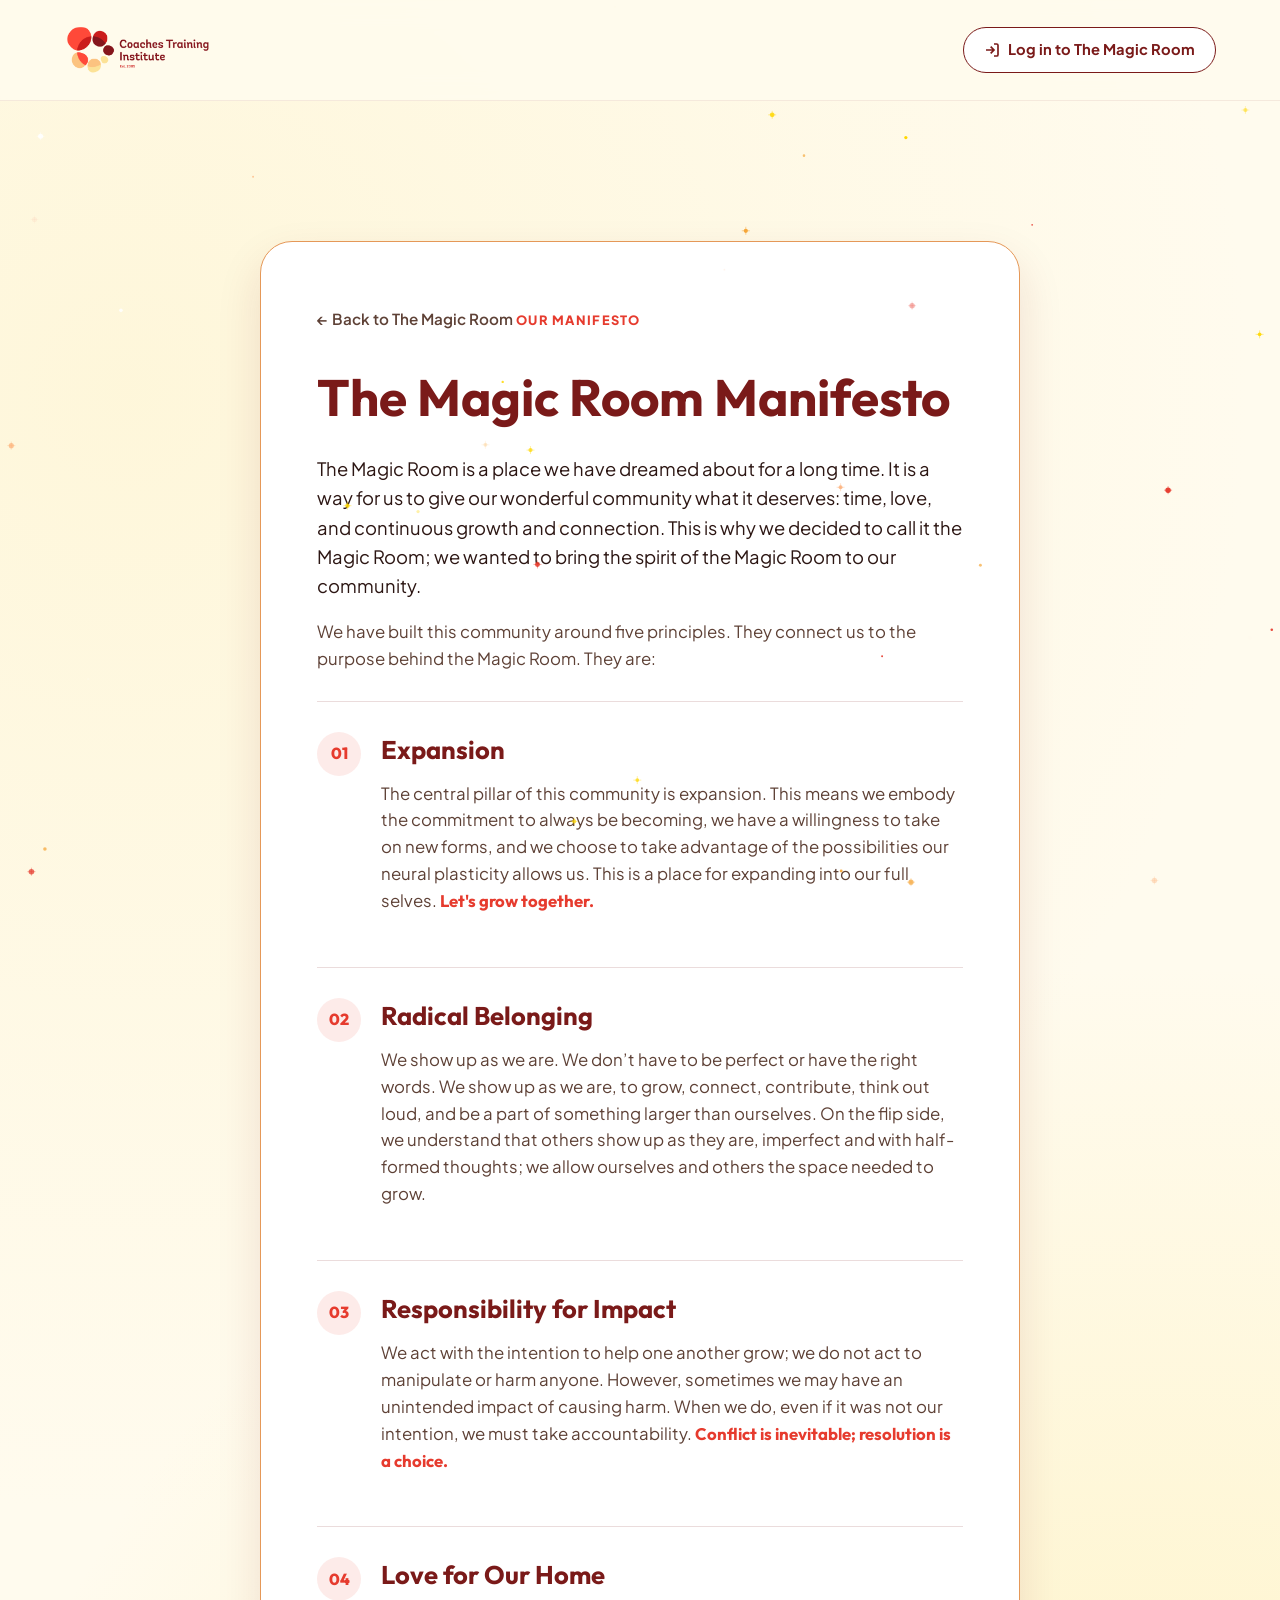
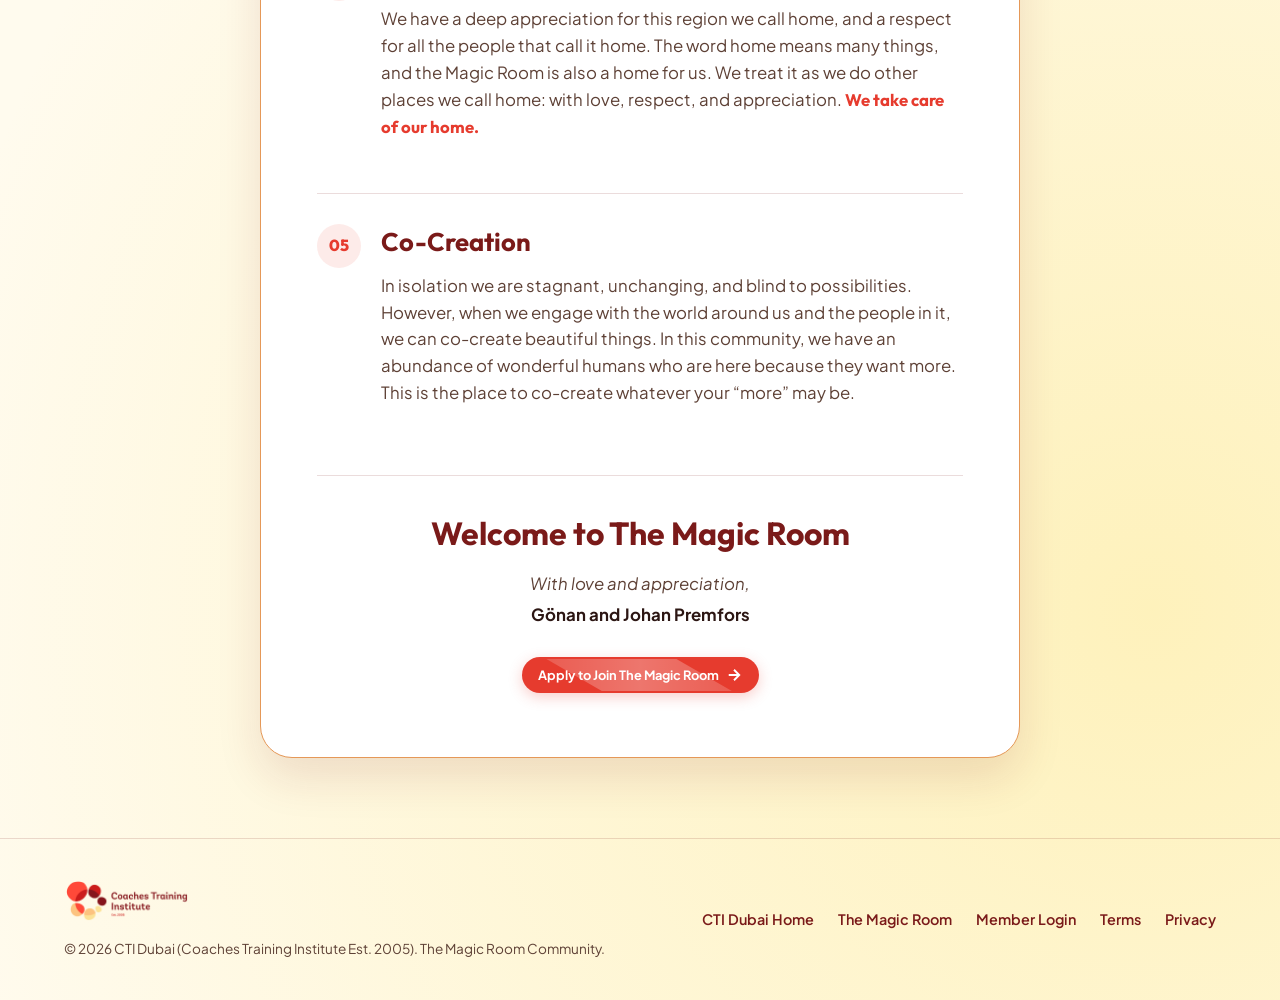
==== commit 1c0b15e8: "Add Log in to The Magic Room links (community.magicroomgcc.com)" ====
--- a/manifesto.html
+++ b/manifesto.html
@@ -20,6 +20,10 @@
     <div class="nav-container nav-brand-only">
       <a href="index.html" class="brand-logo">
         <img src="./images/cti_logo.png" alt="Coaches Training Institute Est. 2005" class="cti-main-logo">
+      </a>
+      <a href="https://community.magicroomgcc.com/" class="nav-login-btn" id="navLoginBtn">
+        <svg width="16" height="16" viewBox="0 0 24 24" fill="none" stroke="currentColor" stroke-width="2.5"><path d="M15 3h4a2 2 0 0 1 2 2v14a2 2 0 0 1-2 2h-4M10 17l5-5-5-5M15 12H3"/></svg>
+        <span>Log in to The Magic Room</span>
       </a>
     </div>
   </nav>
@@ -101,6 +105,7 @@
       <div class="footer-nav">
         <a href="https://www.coactivedubai.com" target="_blank" rel="noopener">CTI Dubai Home</a>
         <a href="index.html">The Magic Room</a>
+        <a href="https://community.magicroomgcc.com/" id="footerLoginLink">Member Login</a>
         <a href="https://magicroom.circle.so/terms" target="_blank">Terms</a>
         <a href="https://magicroom.circle.so/privacy" target="_blank">Privacy</a>
       </div>
--- a/index.css
+++ b/index.css
@@ -94,8 +94,56 @@
 
 .nav-brand-only {
   display: flex;
-  justify-content: flex-start;
-  align-items: center;
+  justify-content: space-between;
+  align-items: center;
+  gap: 16px;
+}
+
+/* Member Login (links to community.magicroomgcc.com) */
+.nav-login-btn {
+  display: inline-flex;
+  align-items: center;
+  gap: 8px;
+  padding: 10px 20px;
+  border-radius: var(--radius-pill);
+  border: 1.5px solid var(--color-crimson);
+  color: var(--color-crimson);
+  background: #fff;
+  font-weight: 700;
+  font-size: 0.92rem;
+  text-decoration: none;
+  white-space: nowrap;
+  transition: all 0.2s ease;
+}
+
+.nav-login-btn:hover {
+  background: var(--color-crimson);
+  color: #fff;
+  transform: translateY(-1px);
+  box-shadow: var(--shadow-sm);
+}
+
+.member-login-line {
+  margin-top: 18px;
+  font-size: 0.95rem;
+  color: var(--color-muted);
+}
+
+.member-login-line a {
+  color: var(--color-red);
+  font-weight: 700;
+  text-decoration: none;
+  border-bottom: 1.5px solid transparent;
+  transition: border-color 0.2s ease;
+}
+
+.member-login-line a:hover {
+  border-bottom-color: var(--color-red);
+}
+
+@media (max-width: 480px) {
+  .nav-login-btn { padding: 8px 14px; font-size: 0.85rem; }
+  .cti-main-logo { height: 42px; }
 }
 
 .cti-main-logo {
@@ -1648,3 +1696,98 @@
   .manifesto-article { padding: 40px 24px; }
   .principle-block { padding-left: 0; padding-top: 80px; }
 }
+
+/* ==========================================================================
+   SUCCESS STATE: email countdown + Promotions/Spam callout
+   ========================================================================== */
+.email-countdown {
+  display: block;
+  margin-top: 6px;
+  font-size: 0.85rem;
+  font-weight: 600;
+  color: var(--color-red);
+}
+
+.spam-callout {
+  max-width: 600px;
+  margin: 24px auto 8px;
+  padding: 22px 24px;
+  text-align: left;
+  background: #fff4f2;
+  border: 2px solid var(--color-red);
+  border-radius: var(--radius-md);
+  box-shadow: 0 8px 24px rgba(230, 59, 46, 0.15);
+}
+
+.spam-callout.urgent {
+  animation: spamPulse 1.6s ease-in-out 3;
+}
+
+@keyframes spamPulse {
+  0%, 100% { transform: scale(1); box-shadow: 0 8px 24px rgba(230, 59, 46, 0.15); }
+  50% { transform: scale(1.02); box-shadow: 0 0 0 8px rgba(230, 59, 46, 0.18); }
+}
+
+.spam-callout-head {
+  display: flex;
+  align-items: center;
+  gap: 10px;
+  font-family: var(--font-heading);
+  font-size: 1.1rem;
+  color: var(--color-crimson);
+  margin-bottom: 10px;
+}
+
+.spam-icon {
+  font-size: 1.5rem;
+}
+
+.spam-tips {
+  list-style: none;
+  display: grid;
+  gap: 6px;
+  font-size: 0.92rem;
+  color: var(--color-dark);
+}
+
+.spam-tips li::before {
+  content: "→ ";
+  color: var(--color-red);
+  font-weight: 700;
+}
+
+.spam-actions {
+  display: flex;
+  flex-wrap: wrap;
+  gap: 10px;
+  margin-top: 16px;
+}
+
+.spam-actions:empty {
+  display: none;
+}
+
+.spam-action-btn {
+  display: inline-flex;
+  align-items: center;
+  gap: 6px;
+  padding: 10px 16px;
+  border-radius: var(--radius-pill);
+  background: var(--color-red);
+  color: #fff;
+  font-weight: 700;
+  font-size: 0.88rem;
+  text-decoration: none;
+  transition: background 0.2s ease, transform 0.2s ease;
+}
+
+.spam-action-btn:hover {
+  background: var(--color-red-hover);
+  transform: translateY(-1px);
+}
+
+.spam-action-btn.ghost {
+  background: #fff;
+  color: var(--color-crimson);
+  border: 1.5px solid var(--color-crimson);
+}
